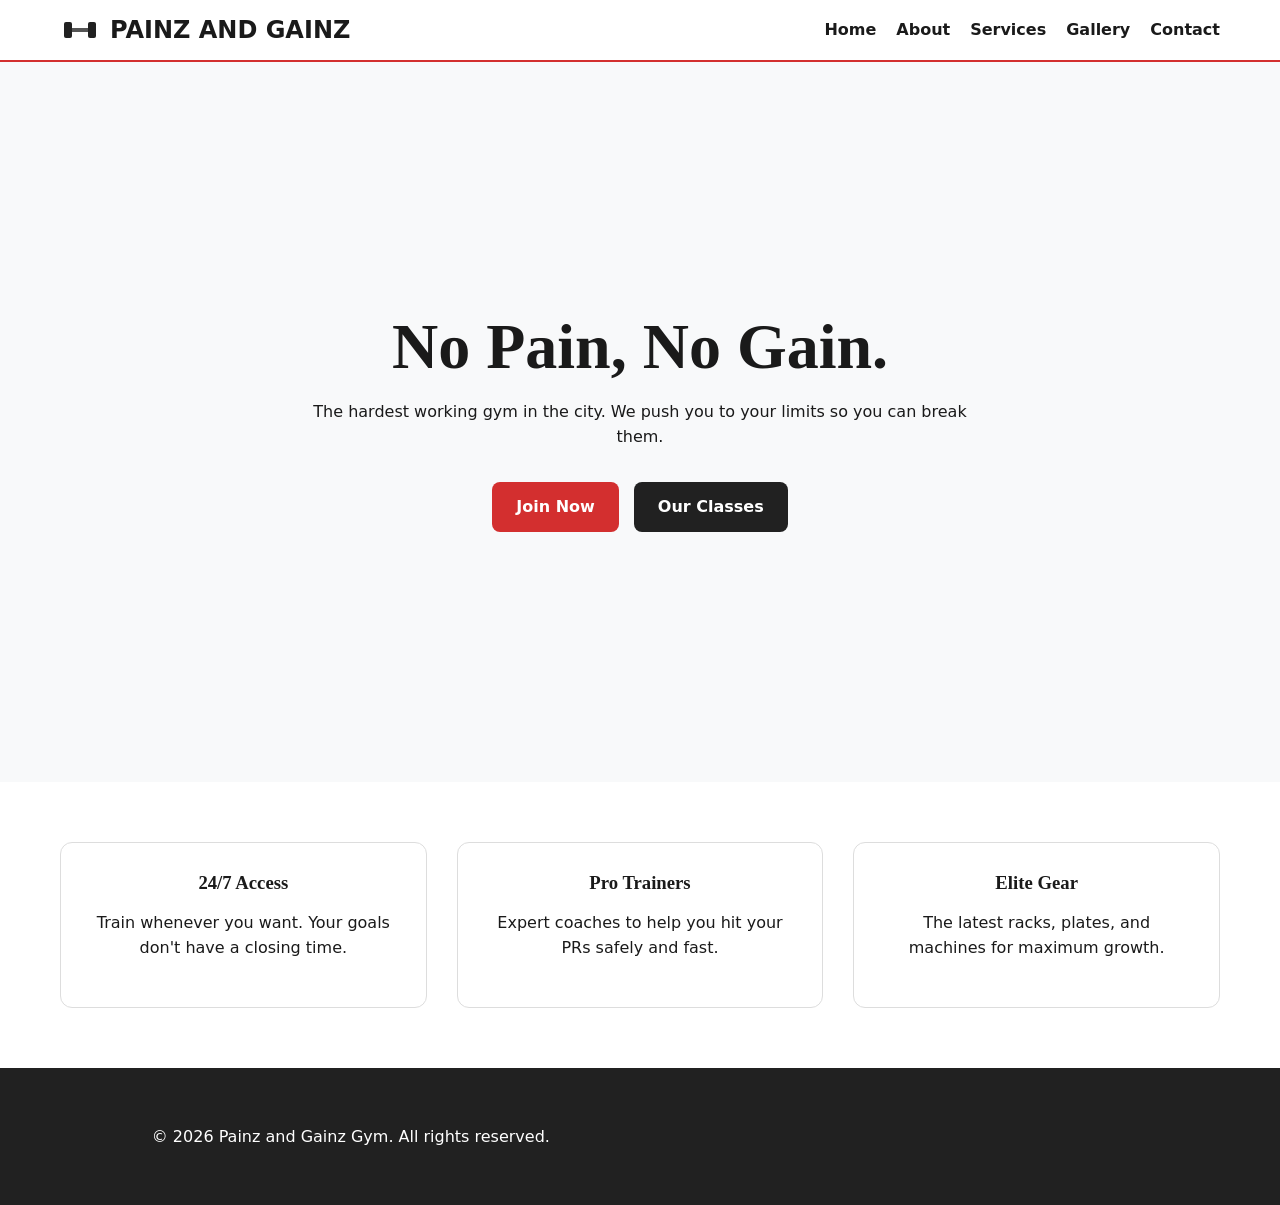
==== hagans-capstone/index.html @ d4fe7f78 "Add files via upload" ====
<!DOCTYPE html>
<html lang="en">
<head>
  <meta charset="UTF-8">
  <meta name="viewport" content="width=device-width, initial-scale=1.0">
  <title>Painz and Gainz — Home</title>
  <!-- Link to CSS (WHAT IT IS). 
       Connects HTML to the style sheet (WHAT IT DOES). 
       Keeps layout separate from content (WHAT IT MEANS). -->
  <link rel="stylesheet" href="css/style.css">
</head>
<body>

  <!-- Header (WHAT IT IS). 
       Top part of the page (WHAT IT DOES). 
       Holds the logo and links (WHAT IT MEANS). -->
  <header class="site-header">
    <div class="header-inner">
      <!-- Logo (WHAT IT IS). 
           SVG dumbbell icon (WHAT IT DOES). 
           Makes the brand look professional (WHAT IT MEANS). -->
      <a href="index.html" class="brand-container">
        <svg width="40" height="40" viewBox="0 0 100 100" role="img" aria-labelledby="logo-title">
          <title id="logo-title">Painz and Gainz Dumbbell Logo</title>
          <!-- Dumbbell weight 1 -->
          <rect x="10" y="30" width="20" height="40" rx="5" fill="#212121" />
          <!-- Handle -->
          <rect x="30" y="45" width="40" height="10" fill="#555" />
          <!-- Dumbbell weight 2 -->
          <rect x="70" y="30" width="20" height="40" rx="5" fill="#212121" />
        </svg>
        <span class="brand-text">Painz and Gainz</span>
      </a>

      <!-- Navigation (WHAT IT IS). 
           Link list (WHAT IT DOES). 
           Lets users jump to pages (WHAT IT MEANS). -->
      <nav id="primary-nav">
        <a href="index.html">Home</a>
        <a href="about.html">About</a>
        <a href="services.html">Services</a>
        <a href="gallery.html">Gallery</a>
        <a href="contact.html">Contact</a>
      </nav>

      <!-- Mobile Toggle (WHAT IT IS). 
           Menu button for phones (WHAT IT DOES). 
           Toggles the nav drawer (WHAT IT MEANS). -->
      <button type="button" class="menu-toggle" id="menu-btn" 
              aria-expanded="false" aria-controls="primary-nav" aria-label="Open menu">
        <svg width="30" height="30" viewBox="0 0 24 24" fill="none" stroke="currentColor" stroke-width="2">
          <line x1="3" y1="12" x2="21" y2="12"></line>
          <line x1="3" y1="6" x2="21" y2="6"></line>
          <line x1="3" y1="18" x2="21" y2="18"></line>
        </svg>
      </button>
    </div>
  </header>

  <main>
    <!-- Hero Section (WHAT IT IS). 
         Big intro area (WHAT IT DOES). 
         Grabs the user's attention (WHAT IT MEANS). -->
    <section class="hero">
      <h1>No Pain, No Gain.</h1>
      <p>The hardest working gym in the city. We push you to your limits so you can break them.</p>
      <div class="hero-btns">
        <a href="contact.html" class="btn btn-primary">Join Now</a>
        <a href="services.html" class="btn btn-secondary">Our Classes</a>
      </div>
    </section>

    <!-- Features Section (WHAT IT IS). 
         Grid of gym benefits (WHAT IT DOES). 
         Shows why this gym is better (WHAT IT MEANS). -->
    <section class="feature-grid">
      <article class="card">
        <h3>24/7 Access</h3>
        <p>Train whenever you want. Your goals don't have a closing time.</p>
      </article>
      <article class="card">
        <h3>Pro Trainers</h3>
        <p>Expert coaches to help you hit your PRs safely and fast.</p>
      </article>
      <article class="card">
        <h3>Elite Gear</h3>
        <p>The latest racks, plates, and machines for maximum growth.</p>
      </article>
    </section>
  </main>

  <!-- Footer (WHAT IT IS). 
       Bottom of the page (WHAT IT DOES). 
       Contains copyright and basic info (WHAT IT MEANS). -->
  <footer class="site-footer">
    <p>&copy; 2026 Painz and Gainz Gym. All rights reserved.</p>
  </footer>

  <!-- JS (WHAT IT IS). 
       Mobile menu logic (WHAT IT DOES). 
       Makes the menu open and close (WHAT IT MEANS). -->
  <script>
    (function() {
      const btn = document.getElementById('menu-btn');
      const nav = document.getElementById('primary-nav');
      const body = document.body;

      // toggleMenu flips the menu state (WHAT IT IS).
      // It toggles a class and updates ARIA (WHAT IT DOES).
      // This tells screen readers the menu is open (WHAT IT MEANS).
      function toggleMenu() {
        const isOpen = body.classList.toggle('menu-open');
        btn.setAttribute('aria-expanded', isOpen);
      }

      btn.addEventListener('click', toggleMenu);

      // Close menu on link click (WHAT IT IS).
      // It hides the menu after a link is picked (WHAT IT DOES).
      // This improves the user experience on phones (WHAT IT MEANS).
      nav.addEventListener('click', () => {
        body.classList.remove('menu-open');
        btn.setAttribute('aria-expanded', 'false');
      });

      // Close menu on Escape (WHAT IT IS).
      // It listens for the Escape key (WHAT IT DOES).
      // This is a standard accessibility rule (WHAT IT MEANS).
      window.addEventListener('keydown', (e) => {
        if (e.key === 'Escape' && body.classList.contains('menu-open')) {
          toggleMenu();
        }
      });
    })();
  </script>
</body>
</html>
---- hagans-capstone/css/style.css ----
/* =====================================================================
   Color palette
   bg:       #ffffff   (White)
   surface:  #f8f9fa   (Light grey)
   text:     #1a1a1a   (Near black)
   primary:  #d32f2f   (Power red)
   accent:   #212121   (Dark charcoal)
   ===================================================================== */

*, *::before, *::after { 
  box-sizing: border-box; 
}

body {
  margin: 0;
  font-family: "Inter", system-ui, sans-serif;
  color: #1a1a1a;
  background-color: #ffffff;
  line-height: 1.6;
}

/* Type hierarchy (WHAT IT IS).
   Uses clamp for fluid sizes (WHAT IT DOES).
   Makes text fit any screen (WHAT IT MEANS). */
h1, h2, h3 { 
  font-family: "Playfair Display", Georgia, serif; 
  line-height: 1.1; 
  margin: 0;
}

h1 { font-size: clamp(2.5rem, 6vw, 4rem); }
h2 { font-size: clamp(1.5rem, 3vw, 2.25rem); color: #d32f2f; }
p { font-size: clamp(1rem, 1.2vw, 1.125rem); max-width: 65ch; }

img { max-width: 100%; height: auto; display: block; }

/* Buttons (WHAT IT IS).
   Styles the action buttons (WHAT IT DOES).
   Draws attention to key actions (WHAT IT MEANS). */
.btn {
  display: inline-block;
  padding: 12px 24px;
  border-radius: 8px;
  font-weight: 600;
  text-decoration: none;
  transition: all 0.2s ease;
}

.btn-primary {
  background-color: #d32f2f;
  color: #fff;
}

.btn-primary:hover {
  background-color: #b71c1c;
}

.btn-secondary {
  background-color: #212121;
  color: #fff;
}

.btn-secondary:hover {
  background-color: #000;
}

/* Header (WHAT IT IS).
   Sticky top navigation (WHAT IT DOES).
   Keeps links visible while scrolling (WHAT IT MEANS). */
.site-header {
  position: sticky;
  top: 0;
  z-index: 1000;
  background: #fff;
  border-bottom: 2px solid #d32f2f;
}

.header-inner {
  display: flex;
  justify-content: space-between;
  align-items: center;
  max-width: 1200px;
  margin: 0 auto;
  padding: 10px 20px;
}

.brand-container {
  display: flex;
  align-items: center;
  gap: 10px;
  text-decoration: none;
  color: #1a1a1a;
}

.brand-text {
  font-size: 1.5rem;
  font-weight: 800;
  text-transform: uppercase;
}

#primary-nav {
  display: flex;
  gap: 20px;
}

#primary-nav a {
  text-decoration: none;
  color: #1a1a1a;
  font-weight: 600;
}

#primary-nav a:hover {
  color: #d32f2f;
}

/* Hero (WHAT IT IS).
   Big intro section (WHAT IT DOES).
   Makes a strong first impression (WHAT IT MEANS). */
.hero {
  display: flex;
  flex-direction: column;
  justify-content: center;
  align-items: center;
  text-align: center;
  min-height: 80vh;
  padding: 40px 20px;
  background-color: #f8f9fa;
}

.hero h1 { margin-bottom: 1rem; }
.hero p { margin: 0 auto 2rem auto; }
.hero-btns { display: flex; gap: 15px; justify-content: center; }

/* Grid (WHAT IT IS).
   Layout for feature cards (WHAT IT DOES).
   Organizes info in a clean way (WHAT IT MEANS). */
.feature-grid {
  display: grid;
  grid-template-columns: repeat(auto-fit, minmax(280px, 1fr));
  gap: 30px;
  max-width: 1200px;
  margin: 0 auto;
  padding: 60px 20px;
}

.card {
  background: #fff;
  padding: 30px;
  border-radius: 12px;
  border: 1px solid #ddd;
  text-align: center;
  transition: transform 0.3s ease;
}

.card:hover { transform: translateY(-5px); }

/* Footer (WHAT IT IS).
   Bottom info area (WHAT IT DOES).
   Provides copyright and basic links (WHAT IT MEANS). */
.site-footer {
  background: #212121;
  color: #fff;
  text-align: center;
  padding: 40px 20px;
}

/* Accessibility (WHAT IT IS).
   Visible focus rings (WHAT IT DOES).
   Helps keyboard users navigate (WHAT IT MEANS). */
:focus-visible {
  outline: 3px solid #d32f2f;
  outline-offset: 3px;
}

/* Mobile Nav (WHAT IT IS).
   Hamburger menu for phones (WHAT IT DOES).
   Saves screen space (WHAT IT MEANS). */
.menu-toggle { 
  display: none; 
  background: none;
  border: none;
  cursor: pointer;
}

@media (max-width: 767px) {
  .menu-toggle { display: block; }
  #primary-nav {
    position: fixed; 
    top: 60px; right: 0; bottom: 0;
    width: 250px; 
    background: #fff;
    transform: translateX(100%);
    transition: transform 0.3s ease;
    display: flex;
    flex-direction: column;
    padding: 20px;
    box-shadow: -5px 0 10px rgba(0,0,0,0.1);
    z-index: 999;
  }
  body.menu-open #primary-nav { transform: translateX(0); }
}

/* Reduced Motion (WHAT IT IS).
   Stops movement (WHAT IT DOES).
   Prevents nausea for some users (WHAT IT MEANS). */
@media (prefers-reduced-motion: reduce) {
  *, *::before, *::after {
    animation-duration: 0.01ms !important;
    transition-duration: 0.01ms !important;
  }
}
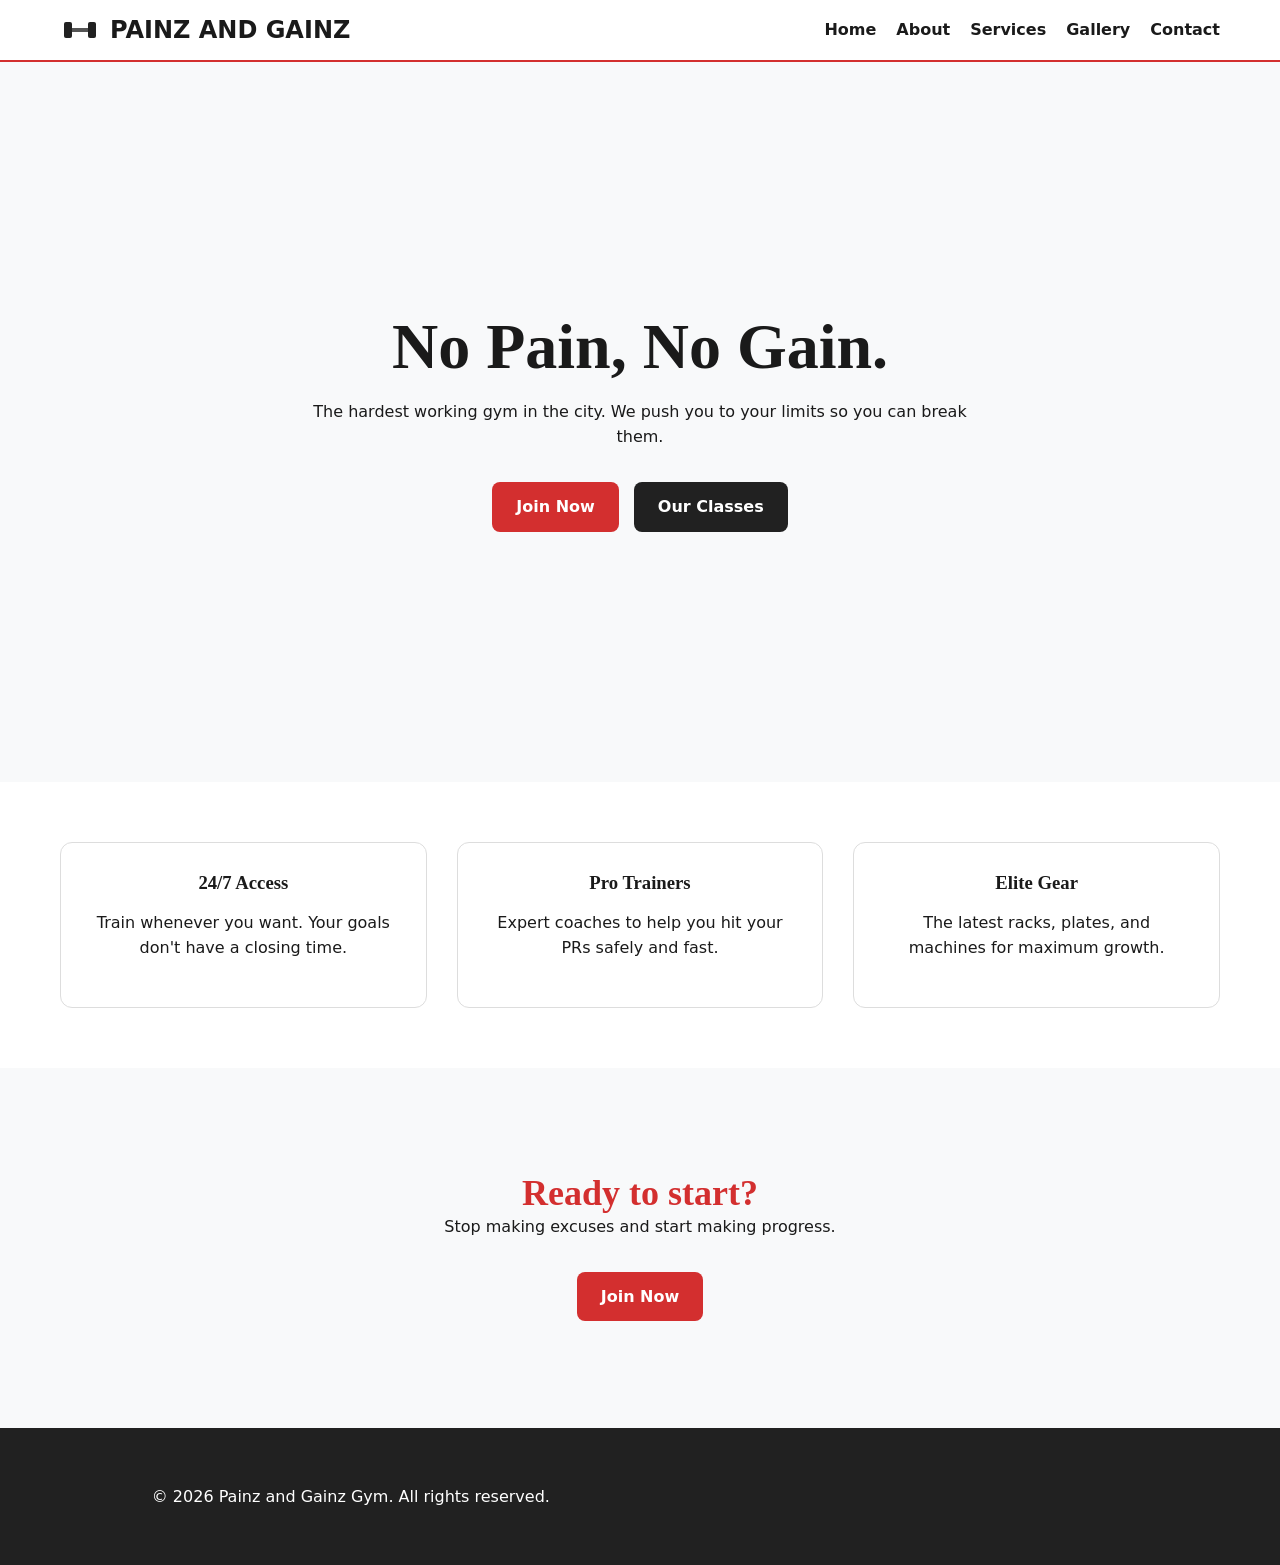
==== commit 62bed583: "Add files via upload" ====
--- a/hagans-capstone/index.html
+++ b/hagans-capstone/index.html
@@ -5,7 +5,7 @@
   <meta name="viewport" content="width=device-width, initial-scale=1.0">
   <title>Painz and Gainz — Home</title>
   <!-- Link to CSS (WHAT IT IS). 
-       Connects HTML to the style sheet (WHAT IT DOES). 
+       Connects HTML to Stylesheet (WHAT IT DOES). 
        Keeps layout separate from content (WHAT IT MEANS). -->
   <link rel="stylesheet" href="css/style.css">
 </head>
@@ -18,10 +18,10 @@
     <div class="header-inner">
       <!-- Logo (WHAT IT IS). 
            SVG dumbbell icon (WHAT IT DOES). 
-           Makes the brand look professional (WHAT IT MEANS). -->
+           Makes my the brand look professional (WHAT IT MEANS). -->
       <a href="index.html" class="brand-container">
         <svg width="40" height="40" viewBox="0 0 100 100" role="img" aria-labelledby="logo-title">
-          <title id="logo-title">Painz and Gainz Dumbbell Logo</title>
+          <title id="logo-title">Painz and Gainz (Dumbbell Logo)</title>
           <!-- Dumbbell weight 1 -->
           <rect x="10" y="30" width="20" height="40" rx="5" fill="#212121" />
           <!-- Handle -->
@@ -59,8 +59,8 @@
 
   <main>
     <!-- Hero Section (WHAT IT IS). 
-         Big intro area (WHAT IT DOES). 
-         Grabs the user's attention (WHAT IT MEANS). -->
+         Intro area (WHAT IT DOES). 
+         Gives the section value (WHAT IT MEANS). -->
     <section class="hero">
       <h1>No Pain, No Gain.</h1>
       <p>The hardest working gym in the city. We push you to your limits so you can break them.</p>
@@ -72,7 +72,7 @@
 
     <!-- Features Section (WHAT IT IS). 
          Grid of gym benefits (WHAT IT DOES). 
-         Shows why this gym is better (WHAT IT MEANS). -->
+         Tells you why my gym is better (WHAT IT MEANS). -->
     <section class="feature-grid">
       <article class="card">
         <h3>24/7 Access</h3>
@@ -87,6 +87,15 @@
         <p>The latest racks, plates, and machines for maximum growth.</p>
       </article>
     </section>
+
+    <!-- Repeat Call-to-Action (WHAT IT IS). 
+         Second chance to join (WHAT IT DOES). 
+         Encourages users to sign up after reading (WHAT IT MEANS). -->
+    <section class="hero" style="min-height: 40vh;">
+      <h2>Ready to start?</h2>
+      <p>Stop making excuses and start making progress.</p>
+      <a href="contact.html" class="btn btn-primary">Join Now</a>
+    </section>
   </main>
 
   <!-- Footer (WHAT IT IS). 
@@ -99,39 +108,6 @@
   <!-- JS (WHAT IT IS). 
        Mobile menu logic (WHAT IT DOES). 
        Makes the menu open and close (WHAT IT MEANS). -->
-  <script>
-    (function() {
-      const btn = document.getElementById('menu-btn');
-      const nav = document.getElementById('primary-nav');
-      const body = document.body;
-
-      // toggleMenu flips the menu state (WHAT IT IS).
-      // It toggles a class and updates ARIA (WHAT IT DOES).
-      // This tells screen readers the menu is open (WHAT IT MEANS).
-      function toggleMenu() {
-        const isOpen = body.classList.toggle('menu-open');
-        btn.setAttribute('aria-expanded', isOpen);
-      }
-
-      btn.addEventListener('click', toggleMenu);
-
-      // Close menu on link click (WHAT IT IS).
-      // It hides the menu after a link is picked (WHAT IT DOES).
-      // This improves the user experience on phones (WHAT IT MEANS).
-      nav.addEventListener('click', () => {
-        body.classList.remove('menu-open');
-        btn.setAttribute('aria-expanded', 'false');
-      });
-
-      // Close menu on Escape (WHAT IT IS).
-      // It listens for the Escape key (WHAT IT DOES).
-      // This is a standard accessibility rule (WHAT IT MEANS).
-      window.addEventListener('keydown', (e) => {
-        if (e.key === 'Escape' && body.classList.contains('menu-open')) {
-          toggleMenu();
-        }
-      });
-    })();
-  </script>
+  <script src="js/script.js"></script>
 </body>
 </html>
--- a/hagans-capstone/css/style.css
+++ b/hagans-capstone/css/style.css
@@ -19,9 +19,9 @@
   line-height: 1.6;
 }
 
-/* Type hierarchy (WHAT IT IS).
+/* Hierarchy for headings (WHAT IT IS).
    Uses clamp for fluid sizes (WHAT IT DOES).
-   Makes text fit any screen (WHAT IT MEANS). */
+   This Makes text fit any screen (WHAT IT MEANS). */
 h1, h2, h3 { 
   font-family: "Playfair Display", Georgia, serif; 
   line-height: 1.1; 
@@ -36,7 +36,7 @@
 
 /* Buttons (WHAT IT IS).
    Styles the action buttons (WHAT IT DOES).
-   Draws attention to key actions (WHAT IT MEANS). */
+   Provides visual feedback with interaction (WHAT IT MEANS). */
 .btn {
   display: inline-block;
   padding: 12px 24px;
@@ -66,7 +66,7 @@
 
 /* Header (WHAT IT IS).
    Sticky top navigation (WHAT IT DOES).
-   Keeps links visible while scrolling (WHAT IT MEANS). */
+   Shows when scrolling (WHAT IT MEANS). */
 .site-header {
   position: sticky;
   top: 0;
@@ -114,7 +114,7 @@
 }
 
 /* Hero (WHAT IT IS).
-   Big intro section (WHAT IT DOES).
+   Intro section (WHAT IT DOES).
    Makes a strong first impression (WHAT IT MEANS). */
 .hero {
   display: flex;
@@ -133,7 +133,7 @@
 
 /* Grid (WHAT IT IS).
    Layout for feature cards (WHAT IT DOES).
-   Organizes info in a clean way (WHAT IT MEANS). */
+   Organizes the information in a clean way (WHAT IT MEANS). */
 .feature-grid {
   display: grid;
   grid-template-columns: repeat(auto-fit, minmax(280px, 1fr));
@@ -155,8 +155,8 @@
 .card:hover { transform: translateY(-5px); }
 
 /* Footer (WHAT IT IS).
-   Bottom info area (WHAT IT DOES).
-   Provides copyright and basic links (WHAT IT MEANS). */
+   Bottom area where copyright and links are shown (WHAT IT DOES).
+   Shows copyright and basic links (WHAT IT MEANS). */
 .site-footer {
   background: #212121;
   color: #fff;
@@ -165,7 +165,7 @@
 }
 
 /* Accessibility (WHAT IT IS).
-   Visible focus rings (WHAT IT DOES).
+   Focus rings (WHAT IT DOES).
    Helps keyboard users navigate (WHAT IT MEANS). */
 :focus-visible {
   outline: 3px solid #d32f2f;
@@ -202,7 +202,7 @@
 
 /* Reduced Motion (WHAT IT IS).
    Stops movement (WHAT IT DOES).
-   Prevents nausea for some users (WHAT IT MEANS). */
+   Prevents nausea for the user (WHAT IT MEANS). */
 @media (prefers-reduced-motion: reduce) {
   *, *::before, *::after {
     animation-duration: 0.01ms !important;
